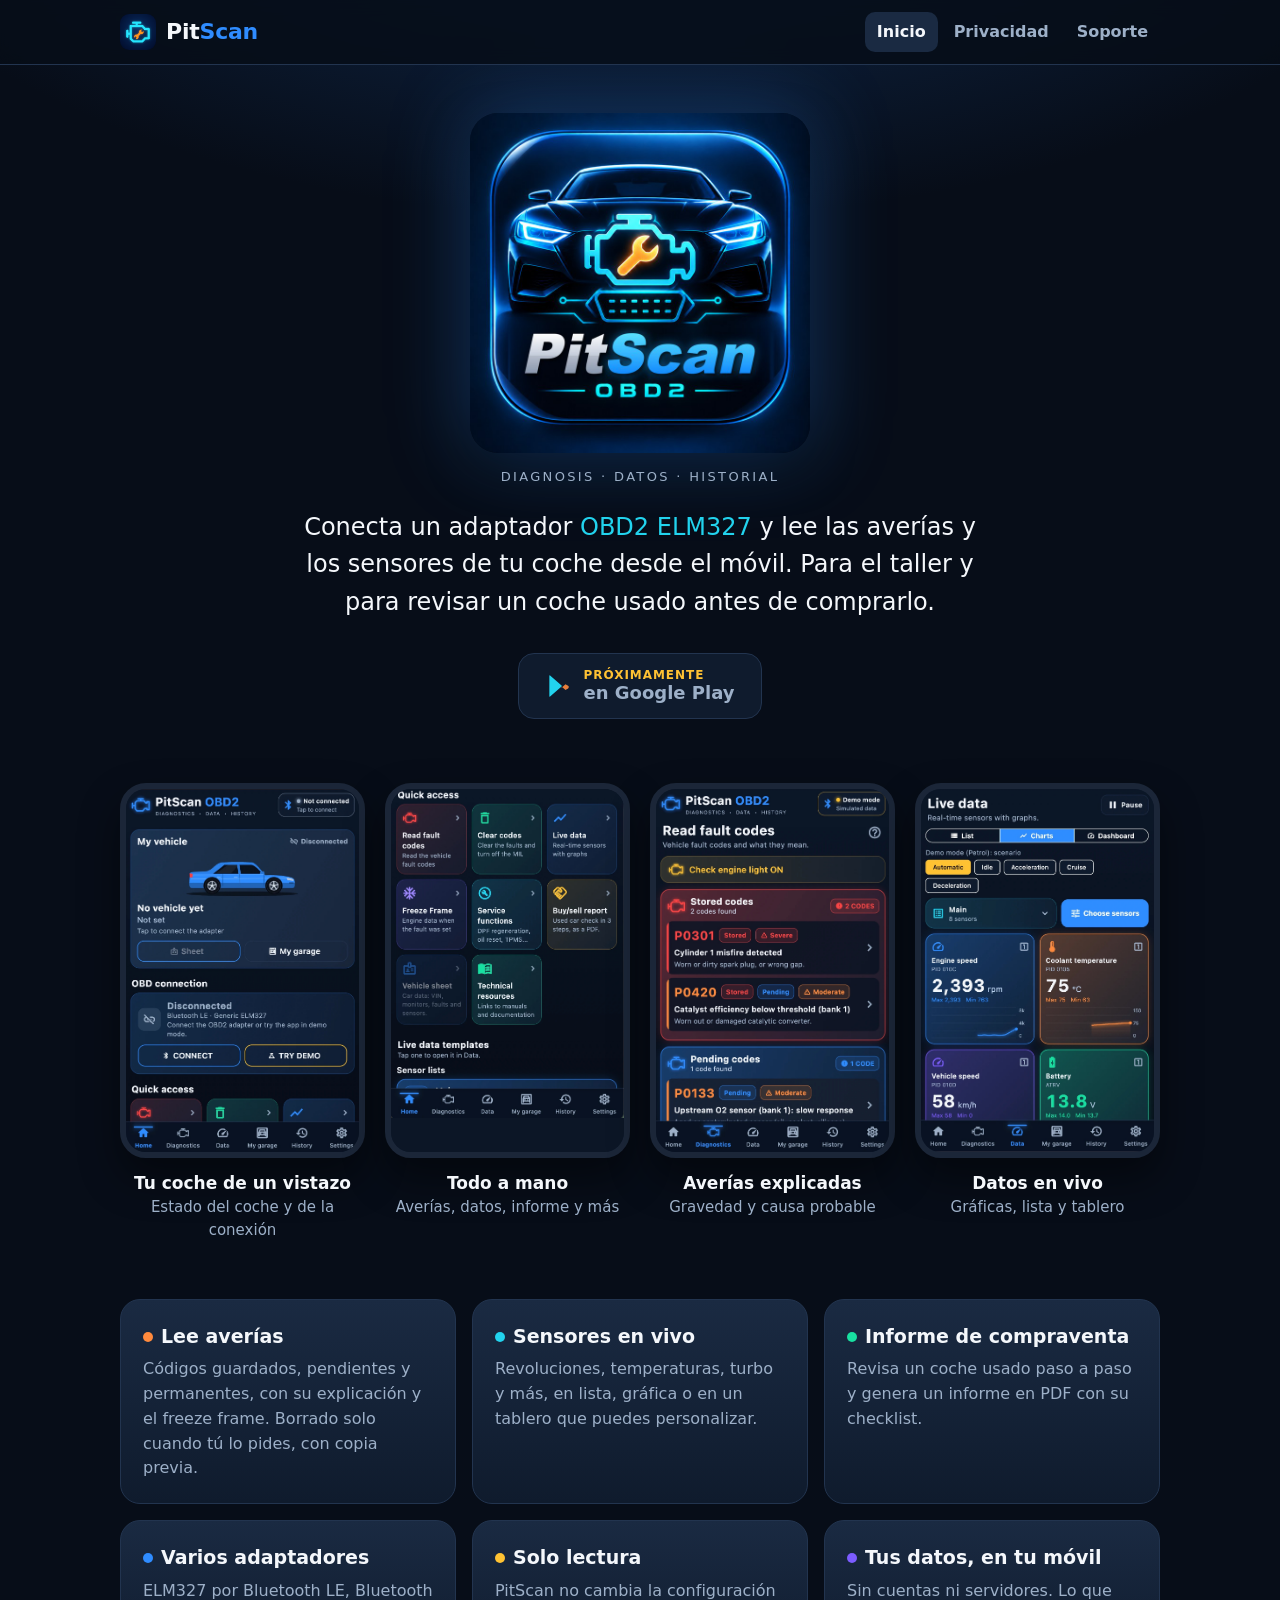
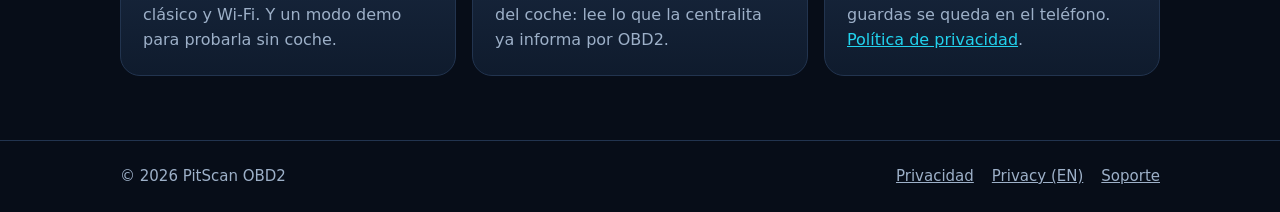
==== index.html @ f24399c0 "Web de PitScan: portada, privacidad y soporte Co-Authored-By: Claude Opus 5.5 <noreply@anthropic.com" ====
<!doctype html>
<html lang="es">
<head>
  <meta charset="utf-8">
  <meta name="viewport" content="width=device-width, initial-scale=1">
  <title>PitScan OBD2 — diagnóstico del coche desde el móvil</title>
  <meta name="description" content="PitScan lee las averías y los sensores de tu coche con un adaptador OBD2 ELM327. Para taller y compraventa de coches usados. Sin cuentas: tus datos se quedan en el teléfono.">
  <meta name="theme-color" content="#070d18">
  <link rel="icon" href="img/favicon.png" type="image/png">
  <link rel="apple-touch-icon" href="img/apple-touch-icon.png">
  <meta property="og:title" content="PitScan OBD2">
  <meta property="og:description" content="Lee las averías y los sensores de tu coche desde el móvil.">
  <meta property="og:image" content="img/logo.jpg">
  <link rel="stylesheet" href="style.css">
</head>
<body>
  <header class="site">
    <div class="wrap">
      <a class="brand" href="index.html"><img src="img/favicon.png" alt="" width="36" height="36"><b>Pit<span>Scan</span></b></a>
      <nav class="site">
        <a href="index.html" aria-current="page">Inicio</a>
        <a href="privacidad.html">Privacidad</a>
        <a href="soporte.html">Soporte</a>
      </nav>
    </div>
  </header>

  <main>
    <section class="hero wrap">
      <h1 class="logo-title"><img class="logo" src="img/logo.jpg" alt="PitScan OBD2" width="720" height="720"></h1>
      <p class="tag">Diagnosis · Datos · Historial</p>
      <p class="lead">Conecta un adaptador <em>OBD2 ELM327</em> y lee las averías y los sensores de tu coche desde el móvil. Para el taller y para revisar un coche usado antes de comprarlo.</p>

      <!-- Activar cuando esté publicada: cambiar el <span> por
           <a class="play-btn" href="https://play.google.com/store/apps/details?id=app.pitscan.obd2"> -->
      <span class="play-btn" aria-disabled="true" title="Aún no está publicada">
        <svg viewBox="0 0 24 24" aria-hidden="true"><path fill="#22d3ee" d="M4 2.6v18.8c0 .4.4.6.7.4l10.6-9.4a.6.6 0 0 0 0-.8L4.7 2.2c-.3-.2-.7 0-.7.4z"/><path fill="#ff8a3d" d="m15.3 12.4 3.6 3.2 2.4-1.4c.9-.5.9-1.9 0-2.4l-2.4-1.4-3.6 3.2z" opacity=".9"/></svg>
        <span class="txt"><small>Próximamente</small>en Google Play</span>
      </span>
    </section>

    <section class="wrap" aria-label="Capturas de la app">
      <div class="shots">
        <figure class="shot">
          <div class="phone"><img src="img/inicio.jpg" alt="Pantalla de inicio de PitScan con el coche y la conexión OBD"></div>
          <figcaption>Tu coche de un vistazo<small>Estado del coche y de la conexión</small></figcaption>
        </figure>
        <figure class="shot">
          <div class="phone"><img class="fit" src="img/funciones.jpg" alt="Accesos rápidos: leer averías, borrar códigos, datos en vivo, freeze frame, informe de compraventa" loading="lazy"></div>
          <figcaption>Todo a mano<small>Averías, datos, informe y más</small></figcaption>
        </figure>
        <figure class="shot">
          <div class="phone"><img src="img/diagnosis.jpg" alt="Pantalla de averías con los códigos P0301, P0420 y P0133" loading="lazy"></div>
          <figcaption>Averías explicadas<small>Gravedad y causa probable</small></figcaption>
        </figure>
        <figure class="shot">
          <div class="phone"><img src="img/datos.jpg" alt="Datos en vivo con gráficas de revoluciones, temperatura, velocidad y batería" loading="lazy"></div>
          <figcaption>Datos en vivo<small>Gráficas, lista y tablero</small></figcaption>
        </figure>
      </div>
    </section>

    <section class="wrap features" aria-label="Qué hace">
      <div class="card"><h3><span class="dot" style="background:var(--orange)"></span>Lee averías</h3><p>Códigos guardados, pendientes y permanentes, con su explicación y el freeze frame. Borrado solo cuando tú lo pides, con copia previa.</p></div>
      <div class="card"><h3><span class="dot" style="background:var(--cyan)"></span>Sensores en vivo</h3><p>Revoluciones, temperaturas, turbo y más, en lista, gráfica o en un tablero que puedes personalizar.</p></div>
      <div class="card"><h3><span class="dot" style="background:var(--green)"></span>Informe de compraventa</h3><p>Revisa un coche usado paso a paso y genera un informe en PDF con su checklist.</p></div>
      <div class="card"><h3><span class="dot" style="background:var(--blue)"></span>Varios adaptadores</h3><p>ELM327 por Bluetooth LE, Bluetooth clásico y Wi-Fi. Y un modo demo para probarla sin coche.</p></div>
      <div class="card"><h3><span class="dot" style="background:var(--amber)"></span>Solo lectura</h3><p>PitScan no cambia la configuración del coche: lee lo que la centralita ya informa por OBD2.</p></div>
      <div class="card"><h3><span class="dot" style="background:#7c5cff"></span>Tus datos, en tu móvil</h3><p>Sin cuentas ni servidores. Lo que guardas se queda en el teléfono. <a href="privacidad.html">Política de privacidad</a>.</p></div>
    </section>
  </main>

  <footer class="site">
    <div class="wrap">
      <span>© 2026 PitScan OBD2</span>
      <nav><a href="privacidad.html">Privacidad</a><a href="privacidad.html#en">Privacy (EN)</a><a href="soporte.html">Soporte</a></nav>
    </div>
  </footer>
</body>
</html>
---- style.css ----
/* PitScan — colores de la app (lib/theme.dart) */
:root {
  --bg: #070d18;
  --bg-top: #0c1729;
  --surface: #0f1b2d;
  --surface-high: #1a2a42;
  --border: #22344f;
  --blue: #2f8cff;
  --cyan: #22d3ee;
  --orange: #ff8a3d;
  --green: #18e0a1;
  --amber: #ffc233;
  --text: #f4f7fb;
  --text-dim: #9db0c8;
  --radius: 20px;
  --max: 1080px;
}

* { box-sizing: border-box; }

html { -webkit-text-size-adjust: 100%; }

body {
  margin: 0;
  background: radial-gradient(1200px 600px at 50% -200px, #12305a 0%, transparent 70%), var(--bg);
  background-color: var(--bg);
  color: var(--text);
  font-family: system-ui, -apple-system, "Segoe UI", Roboto, "Helvetica Neue", Arial, sans-serif;
  font-size: 18px;
  line-height: 1.55;
}

a { color: var(--cyan); }
a:hover { color: var(--text); }

.wrap { max-width: var(--max); margin: 0 auto; padding: 0 20px; }

/* Cabecera */
header.site {
  border-bottom: 1px solid var(--border);
  background: rgba(7, 13, 24, 0.85);
  backdrop-filter: blur(8px);
  position: sticky; top: 0; z-index: 10;
}
header.site .wrap {
  display: flex; align-items: center; justify-content: space-between;
  gap: 16px; min-height: 64px; flex-wrap: wrap;
}
.brand {
  display: flex; align-items: center; gap: 10px;
  text-decoration: none; color: var(--text);
  font-weight: 800; font-size: 22px; letter-spacing: -0.01em;
}
.brand img { width: 36px; height: 36px; border-radius: 9px; }
.brand b span { color: var(--blue); }
.brand b { font-weight: 800; }
nav.site { display: flex; gap: 4px; flex-wrap: wrap; }
nav.site a {
  color: var(--text-dim); text-decoration: none; font-size: 16px; font-weight: 600;
  padding: 8px 12px; border-radius: 10px;
}
nav.site a:hover, nav.site a[aria-current="page"] { color: var(--text); background: var(--surface-high); }

/* Portada */
.hero { text-align: center; padding: 48px 0 40px; }
.hero .logo-title { margin: 0 0 14px; line-height: 0; }
.hero .logo {
  width: min(340px, 80vw); height: auto; border-radius: 28px;
  box-shadow: 0 0 80px rgba(47, 140, 255, 0.35), 0 16px 40px rgba(0, 0, 0, 0.55);
}
.hero h1 { font-size: clamp(40px, 7vw, 64px); line-height: 1.05; margin: 28px 0 6px; letter-spacing: -0.02em; }
.hero h1 span { color: var(--blue); }
.hero .tag {
  font-size: 13px; letter-spacing: 0.18em; text-transform: uppercase; color: var(--text-dim); margin: 0 0 22px;
}
.hero .lead { font-size: clamp(20px, 2.6vw, 24px); color: var(--text); max-width: 680px; margin: 0 auto 32px; }
.hero .lead em { color: var(--cyan); font-style: normal; }

.play-btn {
  display: inline-flex; align-items: center; gap: 12px;
  padding: 14px 26px; border-radius: 16px;
  background: var(--surface); border: 1px solid var(--border);
  color: var(--text-dim); font-size: 18px; font-weight: 700;
  cursor: not-allowed; user-select: none;
}
.play-btn svg { width: 26px; height: 26px; flex: none; }
.play-btn small { display: block; font-size: 12px; font-weight: 600; letter-spacing: 0.08em; text-transform: uppercase; color: var(--amber); }
.play-btn .txt { text-align: left; line-height: 1.2; }

/* Capturas */
.shots {
  display: grid; grid-template-columns: repeat(4, 1fr); gap: 20px;
  padding: 24px 0 56px;
}
.shot { margin: 0; text-align: center; }
.phone {
  aspect-ratio: 1080 / 1654;
  border-radius: 26px; overflow: hidden;
  border: 6px solid #1b2638;
  background: var(--surface);
  box-shadow: 0 20px 40px rgba(0, 0, 0, 0.45);
}
.phone img { width: 100%; height: 100%; object-fit: cover; object-position: top; display: block; }
.phone img.fit { object-fit: contain; background: #0c1626; }
.phone.pending {
  display: flex; align-items: center; justify-content: center; padding: 16px;
  color: var(--text-dim); font-size: 14px; border-style: dashed;
}
.shot figcaption { margin-top: 12px; font-weight: 700; font-size: 17px; }
.shot figcaption small { display: block; font-weight: 400; color: var(--text-dim); font-size: 15px; }

/* Funciones */
.features {
  display: grid; grid-template-columns: repeat(3, 1fr); gap: 16px; padding-bottom: 64px;
}
.card {
  background: linear-gradient(180deg, var(--surface-high), var(--surface));
  border: 1px solid var(--border); border-radius: var(--radius); padding: 22px;
}
.card h3 { margin: 0 0 6px; font-size: 19px; }
.card p { margin: 0; color: var(--text-dim); font-size: 16px; }
.card .dot { display: inline-block; width: 10px; height: 10px; border-radius: 50%; margin-right: 8px; vertical-align: 1px; }

/* Páginas de texto */
.page { max-width: 760px; margin: 0 auto; padding: 48px 20px 72px; }
.page h1 { font-size: clamp(32px, 5vw, 44px); line-height: 1.1; margin: 0 0 8px; }
.page h2 { font-size: 24px; margin: 40px 0 10px; }
.page h3 { font-size: 19px; margin: 24px 0 6px; }
.page p, .page li { color: #d6e0ec; }
.page .meta { color: var(--text-dim); font-size: 16px; margin-bottom: 28px; }
.page ul { padding-left: 22px; }
.page li { margin: 6px 0; }
.lang-switch { display: flex; gap: 8px; margin: 0 0 24px; }
.lang-switch a {
  padding: 6px 14px; border-radius: 999px; border: 1px solid var(--border);
  text-decoration: none; color: var(--text-dim); font-size: 15px; font-weight: 600;
}
.lang-switch a:hover { color: var(--text); background: var(--surface-high); }
.note {
  background: var(--surface); border: 1px solid var(--border); border-left: 4px solid var(--green);
  border-radius: 12px; padding: 14px 18px; margin: 20px 0;
}
hr.sep { border: 0; border-top: 1px solid var(--border); margin: 64px 0 40px; }

.mail {
  display: inline-flex; align-items: center; gap: 10px;
  font-size: clamp(18px, 3.5vw, 24px); font-weight: 700;
  padding: 16px 22px; border-radius: 16px;
  background: var(--surface-high); border: 1px solid var(--blue);
  text-decoration: none; color: var(--text); word-break: break-all;
}
.mail:hover { background: #22385a; color: var(--text); }

/* Pie */
footer.site { border-top: 1px solid var(--border); color: var(--text-dim); font-size: 15px; }
footer.site .wrap { display: flex; justify-content: space-between; gap: 16px; flex-wrap: wrap; padding: 24px 20px; }
footer.site a { color: var(--text-dim); }
footer.site nav { display: flex; gap: 18px; flex-wrap: wrap; }

@media (max-width: 860px) {
  .shots { grid-template-columns: repeat(2, 1fr); }
  .features { grid-template-columns: 1fr; }
}
@media (max-width: 480px) {
  body { font-size: 17px; }
  .wrap { padding: 0 16px; }
  .hero { padding-top: 40px; }
  .shots { gap: 14px; }
  .phone { border-width: 4px; border-radius: 18px; }
  nav.site a { padding: 6px 8px; font-size: 15px; }
}
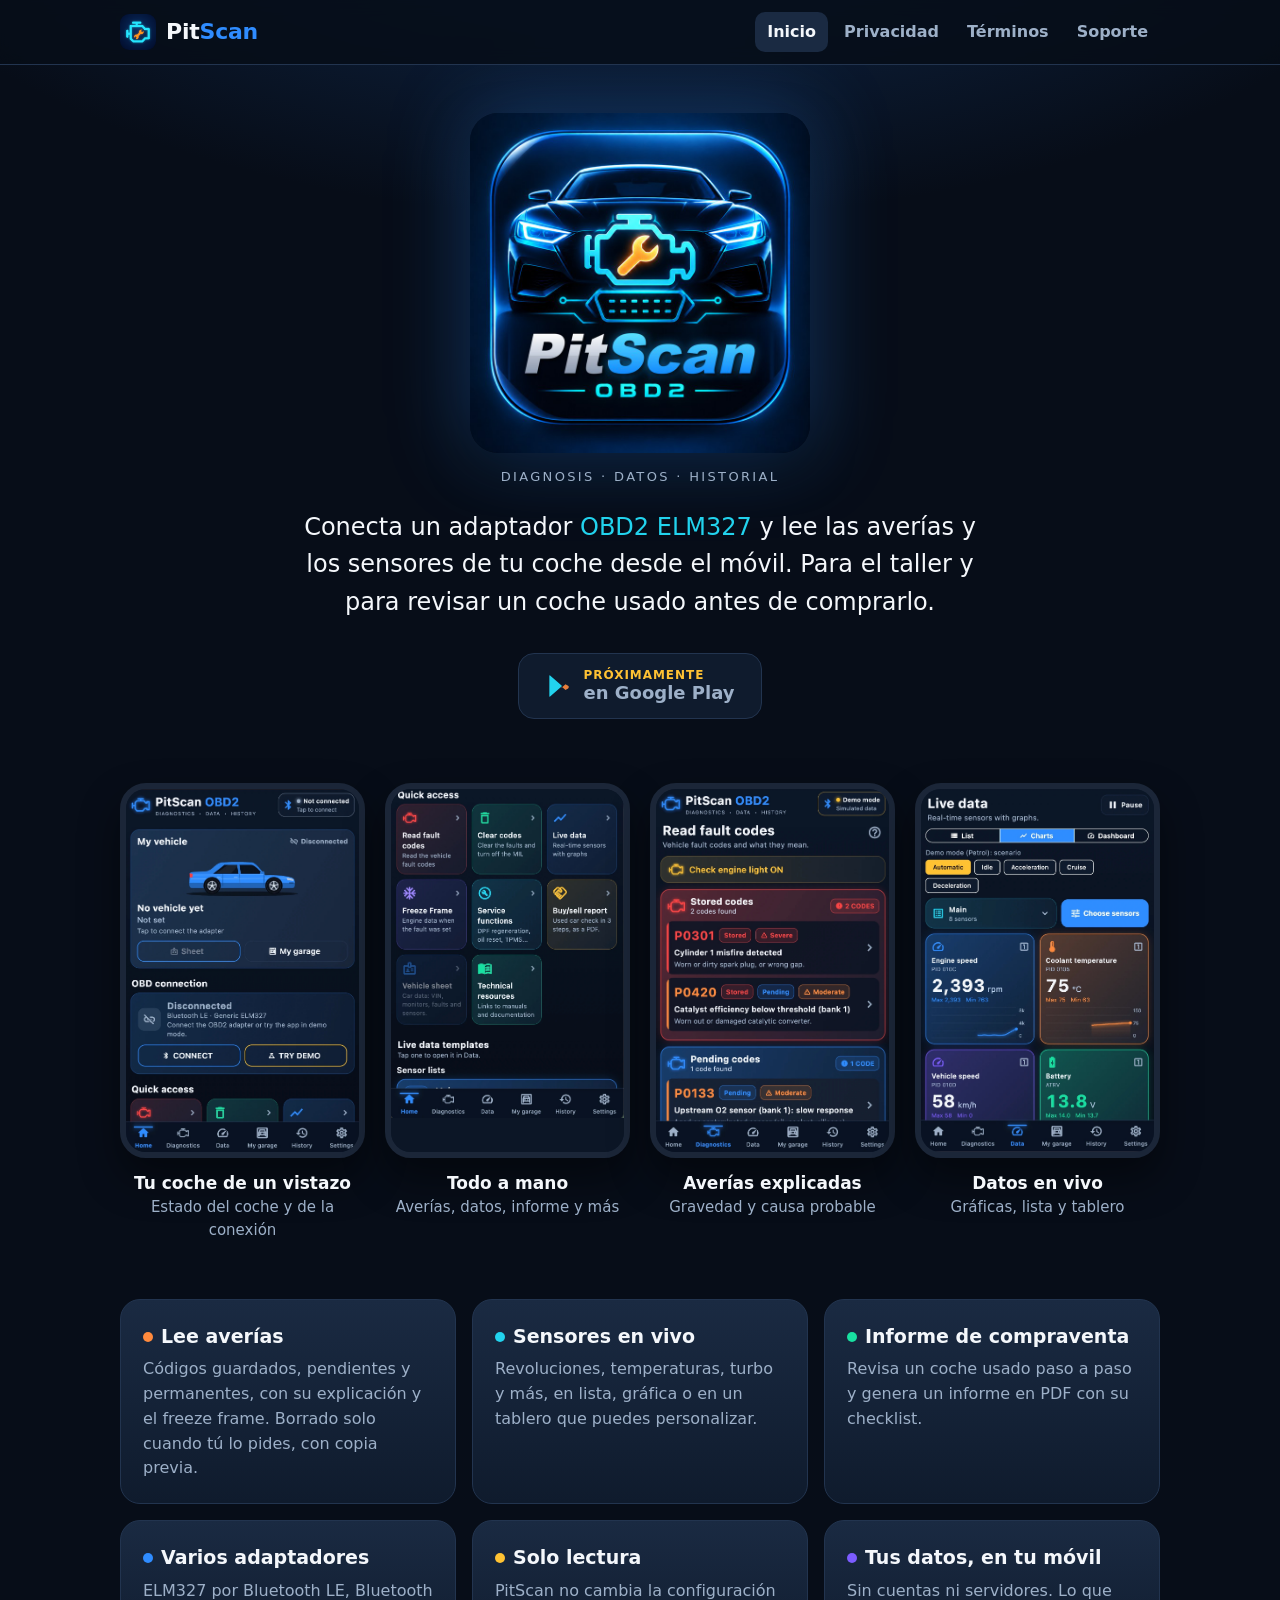
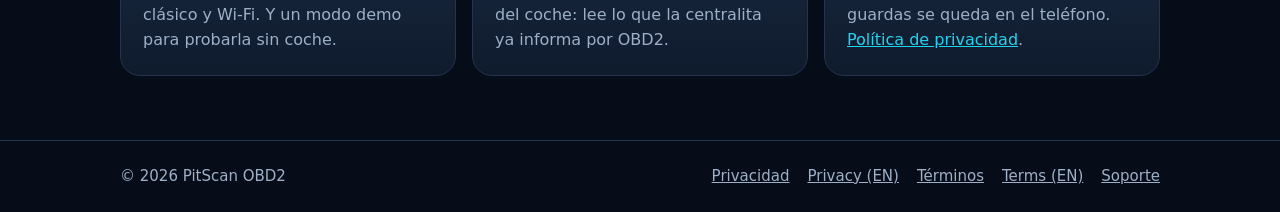
==== commit df8b0b41: "Términos del servicio (español e inglés) - terminos.html: qué es PitScan (solo lectura, sin garantía" ====
--- a/index.html
+++ b/index.html
@@ -20,6 +20,7 @@
       <nav class="site">
         <a href="index.html" aria-current="page">Inicio</a>
         <a href="privacidad.html">Privacidad</a>
+        <a href="terminos.html">Términos</a>
         <a href="soporte.html">Soporte</a>
       </nav>
     </div>
@@ -73,7 +74,7 @@
   <footer class="site">
     <div class="wrap">
       <span>© 2026 PitScan OBD2</span>
-      <nav><a href="privacidad.html">Privacidad</a><a href="privacidad.html#en">Privacy (EN)</a><a href="soporte.html">Soporte</a></nav>
+      <nav><a href="privacidad.html">Privacidad</a><a href="privacidad.html#en">Privacy (EN)</a><a href="terminos.html">Términos</a><a href="terminos.html#en">Terms (EN)</a><a href="soporte.html">Soporte</a></nav>
     </div>
   </footer>
 </body>
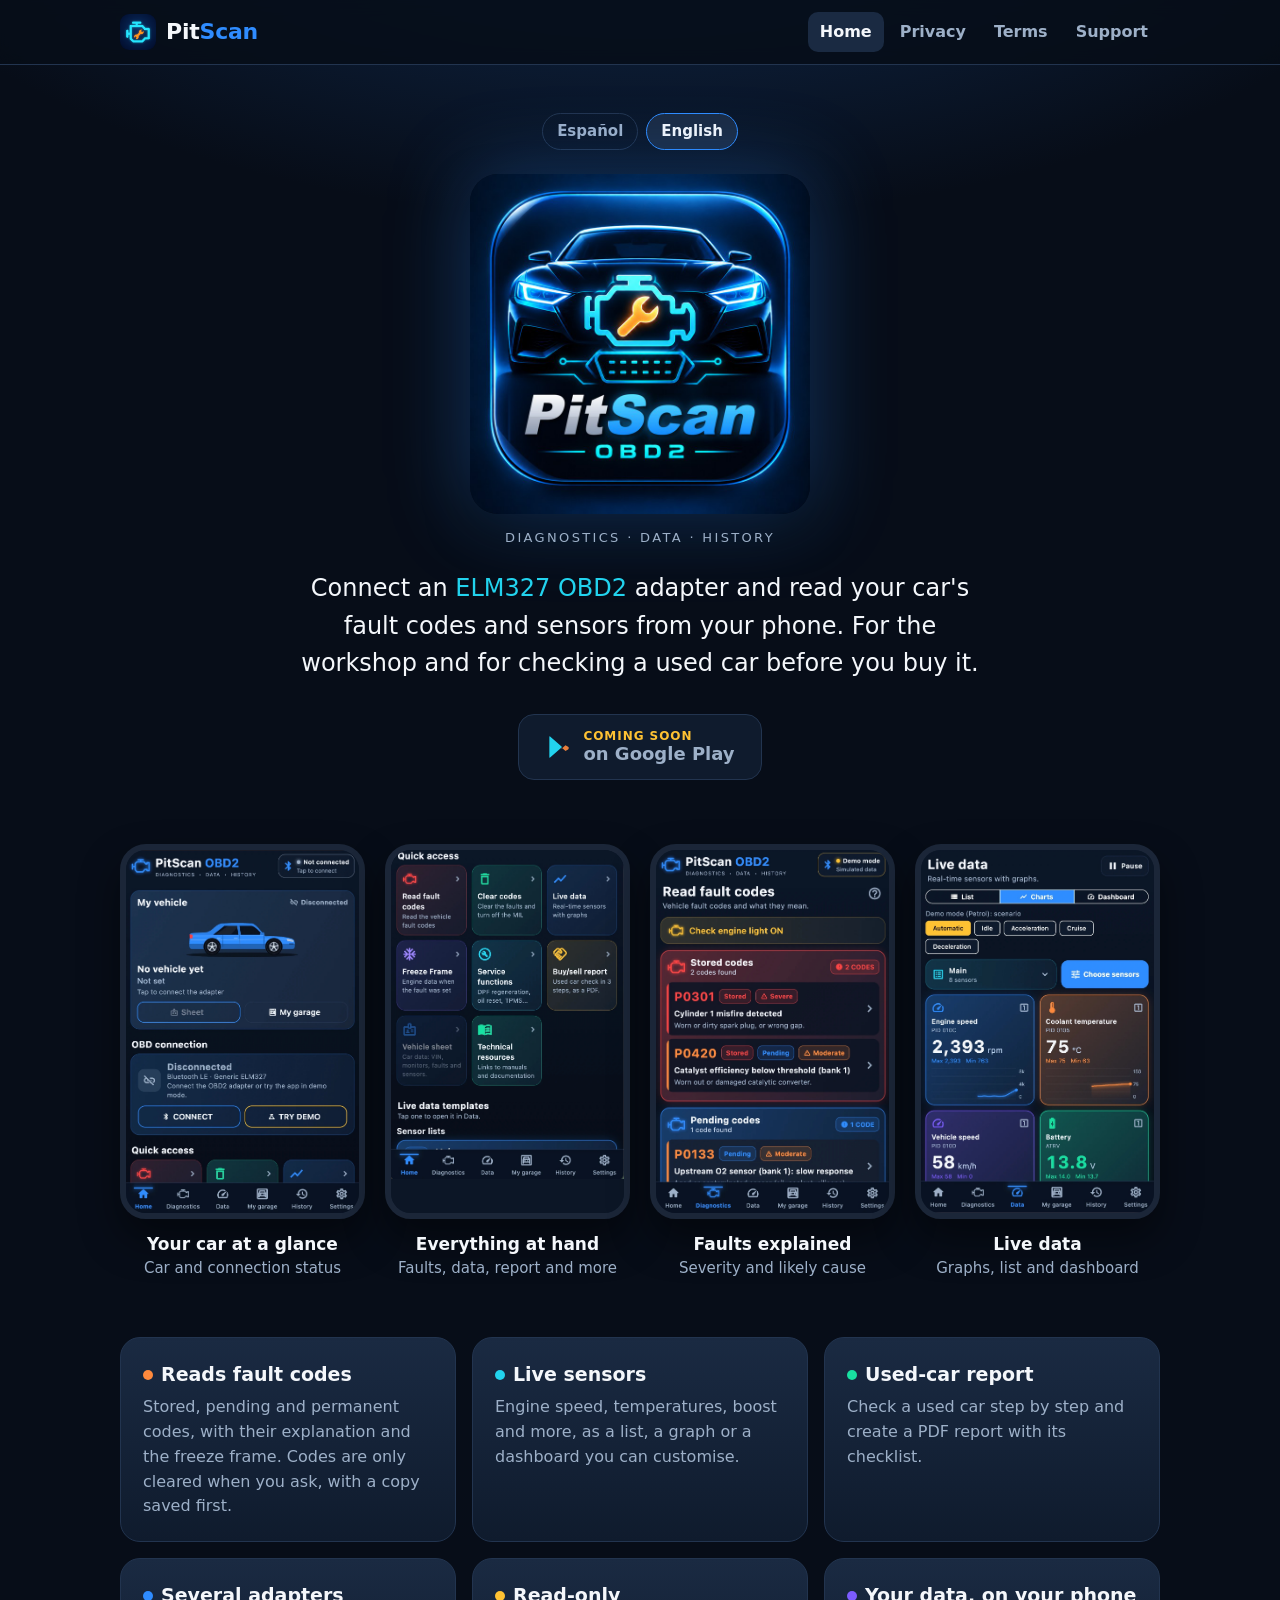
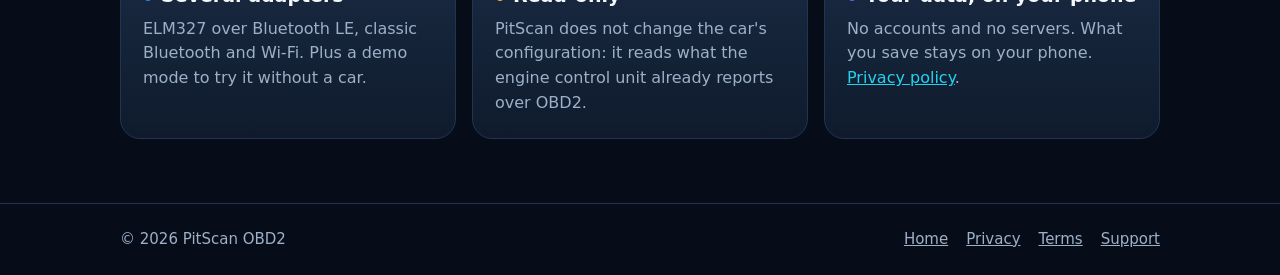
==== commit 480fe3a3: "Selector de idioma en las 4 páginas y soporte en inglés - lang.js: muestra solo el idioma elegido (#" ====
--- a/index.html
+++ b/index.html
@@ -3,8 +3,8 @@
 <head>
   <meta charset="utf-8">
   <meta name="viewport" content="width=device-width, initial-scale=1">
-  <title>PitScan OBD2 — diagnóstico del coche desde el móvil</title>
-  <meta name="description" content="PitScan lee las averías y los sensores de tu coche con un adaptador OBD2 ELM327. Para taller y compraventa de coches usados. Sin cuentas: tus datos se quedan en el teléfono.">
+  <title data-en="PitScan OBD2 — car diagnostics from your phone">PitScan OBD2 — diagnóstico del coche desde el móvil</title>
+  <meta name="description" content="PitScan lee las averías y los sensores de tu coche con un adaptador OBD2 ELM327. Para taller y compraventa de coches usados. Sin cuentas: tus datos se quedan en el teléfono." data-en="PitScan reads your car's fault codes and sensors with an ELM327 OBD2 adapter. For workshops and used-car checks. No accounts: your data stays on your phone.">
   <meta name="theme-color" content="#070d18">
   <link rel="icon" href="img/favicon.png" type="image/png">
   <link rel="apple-touch-icon" href="img/apple-touch-icon.png">
@@ -12,69 +12,123 @@
   <meta property="og:description" content="Lee las averías y los sensores de tu coche desde el móvil.">
   <meta property="og:image" content="img/logo.jpg">
   <link rel="stylesheet" href="style.css">
+  <script src="lang.js"></script>
 </head>
 <body>
   <header class="site">
     <div class="wrap">
       <a class="brand" href="index.html"><img src="img/favicon.png" alt="" width="36" height="36"><b>Pit<span>Scan</span></b></a>
       <nav class="site">
-        <a href="index.html" aria-current="page">Inicio</a>
-        <a href="privacidad.html">Privacidad</a>
-        <a href="terminos.html">Términos</a>
-        <a href="soporte.html">Soporte</a>
+        <a href="index.html" aria-current="page" data-en="Home">Inicio</a>
+        <a href="privacidad.html" data-en="Privacy">Privacidad</a>
+        <a href="terminos.html" data-en="Terms">Términos</a>
+        <a href="soporte.html" data-en="Support">Soporte</a>
       </nav>
     </div>
   </header>
 
   <main>
-    <section class="hero wrap">
-      <h1 class="logo-title"><img class="logo" src="img/logo.jpg" alt="PitScan OBD2" width="720" height="720"></h1>
-      <p class="tag">Diagnosis · Datos · Historial</p>
-      <p class="lead">Conecta un adaptador <em>OBD2 ELM327</em> y lee las averías y los sensores de tu coche desde el móvil. Para el taller y para revisar un coche usado antes de comprarlo.</p>
+    <!-- ===================== ESPAÑOL ===================== -->
+    <div id="es" lang="es" class="l10n">
+      <section class="hero wrap">
+        <div class="lang-switch"><a href="#es">Español</a><a href="#en">English</a></div>
+        <h1 class="logo-title"><img class="logo" src="img/logo.jpg" alt="PitScan OBD2" width="720" height="720"></h1>
+        <p class="tag">Diagnosis · Datos · Historial</p>
+        <p class="lead">Conecta un adaptador <em>OBD2 ELM327</em> y lee las averías y los sensores de tu coche desde el móvil. Para el taller y para revisar un coche usado antes de comprarlo.</p>
 
-      <!-- Activar cuando esté publicada: cambiar el <span> por
-           <a class="play-btn" href="https://play.google.com/store/apps/details?id=app.pitscan.obd2"> -->
-      <span class="play-btn" aria-disabled="true" title="Aún no está publicada">
-        <svg viewBox="0 0 24 24" aria-hidden="true"><path fill="#22d3ee" d="M4 2.6v18.8c0 .4.4.6.7.4l10.6-9.4a.6.6 0 0 0 0-.8L4.7 2.2c-.3-.2-.7 0-.7.4z"/><path fill="#ff8a3d" d="m15.3 12.4 3.6 3.2 2.4-1.4c.9-.5.9-1.9 0-2.4l-2.4-1.4-3.6 3.2z" opacity=".9"/></svg>
-        <span class="txt"><small>Próximamente</small>en Google Play</span>
-      </span>
-    </section>
+        <!-- Activar cuando esté publicada: cambiar el <span> por
+             <a class="play-btn" href="https://play.google.com/store/apps/details?id=app.pitscan.obd2"> -->
+        <span class="play-btn" aria-disabled="true" title="Aún no está publicada">
+          <svg viewBox="0 0 24 24" aria-hidden="true"><path fill="#22d3ee" d="M4 2.6v18.8c0 .4.4.6.7.4l10.6-9.4a.6.6 0 0 0 0-.8L4.7 2.2c-.3-.2-.7 0-.7.4z"/><path fill="#ff8a3d" d="m15.3 12.4 3.6 3.2 2.4-1.4c.9-.5.9-1.9 0-2.4l-2.4-1.4-3.6 3.2z" opacity=".9"/></svg>
+          <span class="txt"><small>Próximamente</small>en Google Play</span>
+        </span>
+      </section>
 
-    <section class="wrap" aria-label="Capturas de la app">
-      <div class="shots">
-        <figure class="shot">
-          <div class="phone"><img src="img/inicio.jpg" alt="Pantalla de inicio de PitScan con el coche y la conexión OBD"></div>
-          <figcaption>Tu coche de un vistazo<small>Estado del coche y de la conexión</small></figcaption>
-        </figure>
-        <figure class="shot">
-          <div class="phone"><img class="fit" src="img/funciones.jpg" alt="Accesos rápidos: leer averías, borrar códigos, datos en vivo, freeze frame, informe de compraventa" loading="lazy"></div>
-          <figcaption>Todo a mano<small>Averías, datos, informe y más</small></figcaption>
-        </figure>
-        <figure class="shot">
-          <div class="phone"><img src="img/diagnosis.jpg" alt="Pantalla de averías con los códigos P0301, P0420 y P0133" loading="lazy"></div>
-          <figcaption>Averías explicadas<small>Gravedad y causa probable</small></figcaption>
-        </figure>
-        <figure class="shot">
-          <div class="phone"><img src="img/datos.jpg" alt="Datos en vivo con gráficas de revoluciones, temperatura, velocidad y batería" loading="lazy"></div>
-          <figcaption>Datos en vivo<small>Gráficas, lista y tablero</small></figcaption>
-        </figure>
-      </div>
-    </section>
+      <section class="wrap" aria-label="Capturas de la app">
+        <div class="shots">
+          <figure class="shot">
+            <div class="phone"><img src="img/inicio.jpg" alt="Pantalla de inicio de PitScan con el coche y la conexión OBD"></div>
+            <figcaption>Tu coche de un vistazo<small>Estado del coche y de la conexión</small></figcaption>
+          </figure>
+          <figure class="shot">
+            <div class="phone"><img class="fit" src="img/funciones.jpg" alt="Accesos rápidos: leer averías, borrar códigos, datos en vivo, freeze frame, informe de compraventa" loading="lazy"></div>
+            <figcaption>Todo a mano<small>Averías, datos, informe y más</small></figcaption>
+          </figure>
+          <figure class="shot">
+            <div class="phone"><img src="img/diagnosis.jpg" alt="Pantalla de averías con los códigos P0301, P0420 y P0133" loading="lazy"></div>
+            <figcaption>Averías explicadas<small>Gravedad y causa probable</small></figcaption>
+          </figure>
+          <figure class="shot">
+            <div class="phone"><img src="img/datos.jpg" alt="Datos en vivo con gráficas de revoluciones, temperatura, velocidad y batería" loading="lazy"></div>
+            <figcaption>Datos en vivo<small>Gráficas, lista y tablero</small></figcaption>
+          </figure>
+        </div>
+      </section>
 
-    <section class="wrap features" aria-label="Qué hace">
-      <div class="card"><h3><span class="dot" style="background:var(--orange)"></span>Lee averías</h3><p>Códigos guardados, pendientes y permanentes, con su explicación y el freeze frame. Borrado solo cuando tú lo pides, con copia previa.</p></div>
-      <div class="card"><h3><span class="dot" style="background:var(--cyan)"></span>Sensores en vivo</h3><p>Revoluciones, temperaturas, turbo y más, en lista, gráfica o en un tablero que puedes personalizar.</p></div>
-      <div class="card"><h3><span class="dot" style="background:var(--green)"></span>Informe de compraventa</h3><p>Revisa un coche usado paso a paso y genera un informe en PDF con su checklist.</p></div>
-      <div class="card"><h3><span class="dot" style="background:var(--blue)"></span>Varios adaptadores</h3><p>ELM327 por Bluetooth LE, Bluetooth clásico y Wi-Fi. Y un modo demo para probarla sin coche.</p></div>
-      <div class="card"><h3><span class="dot" style="background:var(--amber)"></span>Solo lectura</h3><p>PitScan no cambia la configuración del coche: lee lo que la centralita ya informa por OBD2.</p></div>
-      <div class="card"><h3><span class="dot" style="background:#7c5cff"></span>Tus datos, en tu móvil</h3><p>Sin cuentas ni servidores. Lo que guardas se queda en el teléfono. <a href="privacidad.html">Política de privacidad</a>.</p></div>
-    </section>
+      <section class="wrap features" aria-label="Qué hace">
+        <div class="card"><h3><span class="dot" style="background:var(--orange)"></span>Lee averías</h3><p>Códigos guardados, pendientes y permanentes, con su explicación y el freeze frame. Borrado solo cuando tú lo pides, con copia previa.</p></div>
+        <div class="card"><h3><span class="dot" style="background:var(--cyan)"></span>Sensores en vivo</h3><p>Revoluciones, temperaturas, turbo y más, en lista, gráfica o en un tablero que puedes personalizar.</p></div>
+        <div class="card"><h3><span class="dot" style="background:var(--green)"></span>Informe de compraventa</h3><p>Revisa un coche usado paso a paso y genera un informe en PDF con su checklist.</p></div>
+        <div class="card"><h3><span class="dot" style="background:var(--blue)"></span>Varios adaptadores</h3><p>ELM327 por Bluetooth LE, Bluetooth clásico y Wi-Fi. Y un modo demo para probarla sin coche.</p></div>
+        <div class="card"><h3><span class="dot" style="background:var(--amber)"></span>Solo lectura</h3><p>PitScan no cambia la configuración del coche: lee lo que la centralita ya informa por OBD2.</p></div>
+        <div class="card"><h3><span class="dot" style="background:#7c5cff"></span>Tus datos, en tu móvil</h3><p>Sin cuentas ni servidores. Lo que guardas se queda en el teléfono. <a href="privacidad.html#es">Política de privacidad</a>.</p></div>
+      </section>
+    </div>
+
+    <hr class="sep">
+
+    <!-- ===================== ENGLISH ===================== -->
+    <div id="en" lang="en" class="l10n">
+      <section class="hero wrap">
+        <div class="lang-switch"><a href="#es">Español</a><a href="#en">English</a></div>
+        <h1 class="logo-title"><img class="logo" src="img/logo.jpg" alt="PitScan OBD2" width="720" height="720"></h1>
+        <p class="tag">Diagnostics · Data · History</p>
+        <p class="lead">Connect an <em>ELM327 OBD2</em> adapter and read your car's fault codes and sensors from your phone. For the workshop and for checking a used car before you buy it.</p>
+
+        <!-- Activate once published: replace the <span> with
+             <a class="play-btn" href="https://play.google.com/store/apps/details?id=app.pitscan.obd2"> -->
+        <span class="play-btn" aria-disabled="true" title="Not published yet">
+          <svg viewBox="0 0 24 24" aria-hidden="true"><path fill="#22d3ee" d="M4 2.6v18.8c0 .4.4.6.7.4l10.6-9.4a.6.6 0 0 0 0-.8L4.7 2.2c-.3-.2-.7 0-.7.4z"/><path fill="#ff8a3d" d="m15.3 12.4 3.6 3.2 2.4-1.4c.9-.5.9-1.9 0-2.4l-2.4-1.4-3.6 3.2z" opacity=".9"/></svg>
+          <span class="txt"><small>Coming soon</small>on Google Play</span>
+        </span>
+      </section>
+
+      <section class="wrap" aria-label="App screenshots">
+        <div class="shots">
+          <figure class="shot">
+            <div class="phone"><img src="img/inicio.jpg" alt="PitScan home screen with the car and the OBD connection" loading="lazy"></div>
+            <figcaption>Your car at a glance<small>Car and connection status</small></figcaption>
+          </figure>
+          <figure class="shot">
+            <div class="phone"><img class="fit" src="img/funciones.jpg" alt="Quick access: read faults, clear codes, live data, freeze frame, used-car report" loading="lazy"></div>
+            <figcaption>Everything at hand<small>Faults, data, report and more</small></figcaption>
+          </figure>
+          <figure class="shot">
+            <div class="phone"><img src="img/diagnosis.jpg" alt="Fault codes screen with codes P0301, P0420 and P0133" loading="lazy"></div>
+            <figcaption>Faults explained<small>Severity and likely cause</small></figcaption>
+          </figure>
+          <figure class="shot">
+            <div class="phone"><img src="img/datos.jpg" alt="Live data with graphs of engine speed, temperature, speed and battery" loading="lazy"></div>
+            <figcaption>Live data<small>Graphs, list and dashboard</small></figcaption>
+          </figure>
+        </div>
+      </section>
+
+      <section class="wrap features" aria-label="What it does">
+        <div class="card"><h3><span class="dot" style="background:var(--orange)"></span>Reads fault codes</h3><p>Stored, pending and permanent codes, with their explanation and the freeze frame. Codes are only cleared when you ask, with a copy saved first.</p></div>
+        <div class="card"><h3><span class="dot" style="background:var(--cyan)"></span>Live sensors</h3><p>Engine speed, temperatures, boost and more, as a list, a graph or a dashboard you can customise.</p></div>
+        <div class="card"><h3><span class="dot" style="background:var(--green)"></span>Used-car report</h3><p>Check a used car step by step and create a PDF report with its checklist.</p></div>
+        <div class="card"><h3><span class="dot" style="background:var(--blue)"></span>Several adapters</h3><p>ELM327 over Bluetooth LE, classic Bluetooth and Wi-Fi. Plus a demo mode to try it without a car.</p></div>
+        <div class="card"><h3><span class="dot" style="background:var(--amber)"></span>Read-only</h3><p>PitScan does not change the car's configuration: it reads what the engine control unit already reports over OBD2.</p></div>
+        <div class="card"><h3><span class="dot" style="background:#7c5cff"></span>Your data, on your phone</h3><p>No accounts and no servers. What you save stays on your phone. <a href="privacidad.html#en">Privacy policy</a>.</p></div>
+      </section>
+    </div>
   </main>
 
   <footer class="site">
     <div class="wrap">
       <span>© 2026 PitScan OBD2</span>
-      <nav><a href="privacidad.html">Privacidad</a><a href="privacidad.html#en">Privacy (EN)</a><a href="terminos.html">Términos</a><a href="terminos.html#en">Terms (EN)</a><a href="soporte.html">Soporte</a></nav>
+      <nav><a href="index.html" data-en="Home">Inicio</a><a href="privacidad.html" data-en="Privacy">Privacidad</a><a href="terminos.html" data-en="Terms">Términos</a><a href="soporte.html" data-en="Support">Soporte</a></nav>
     </div>
   </footer>
 </body>
--- a/style.css
+++ b/style.css
@@ -136,6 +136,13 @@
   text-decoration: none; color: var(--text-dim); font-size: 15px; font-weight: 600;
 }
 .lang-switch a:hover { color: var(--text); background: var(--surface-high); }
+.lang-switch a[aria-current="true"] { color: var(--text); background: var(--surface-high); border-color: var(--blue); }
+.hero .lang-switch { justify-content: center; }
+
+/* Idioma (lang.js): con JavaScript solo se ve el idioma elegido. */
+html.js[data-lang="es"] .l10n[lang="en"],
+html.js[data-lang="en"] .l10n[lang="es"],
+html.js hr.sep { display: none; }
 .note {
   background: var(--surface); border: 1px solid var(--border); border-left: 4px solid var(--green);
   border-radius: 12px; padding: 14px 18px; margin: 20px 0;
